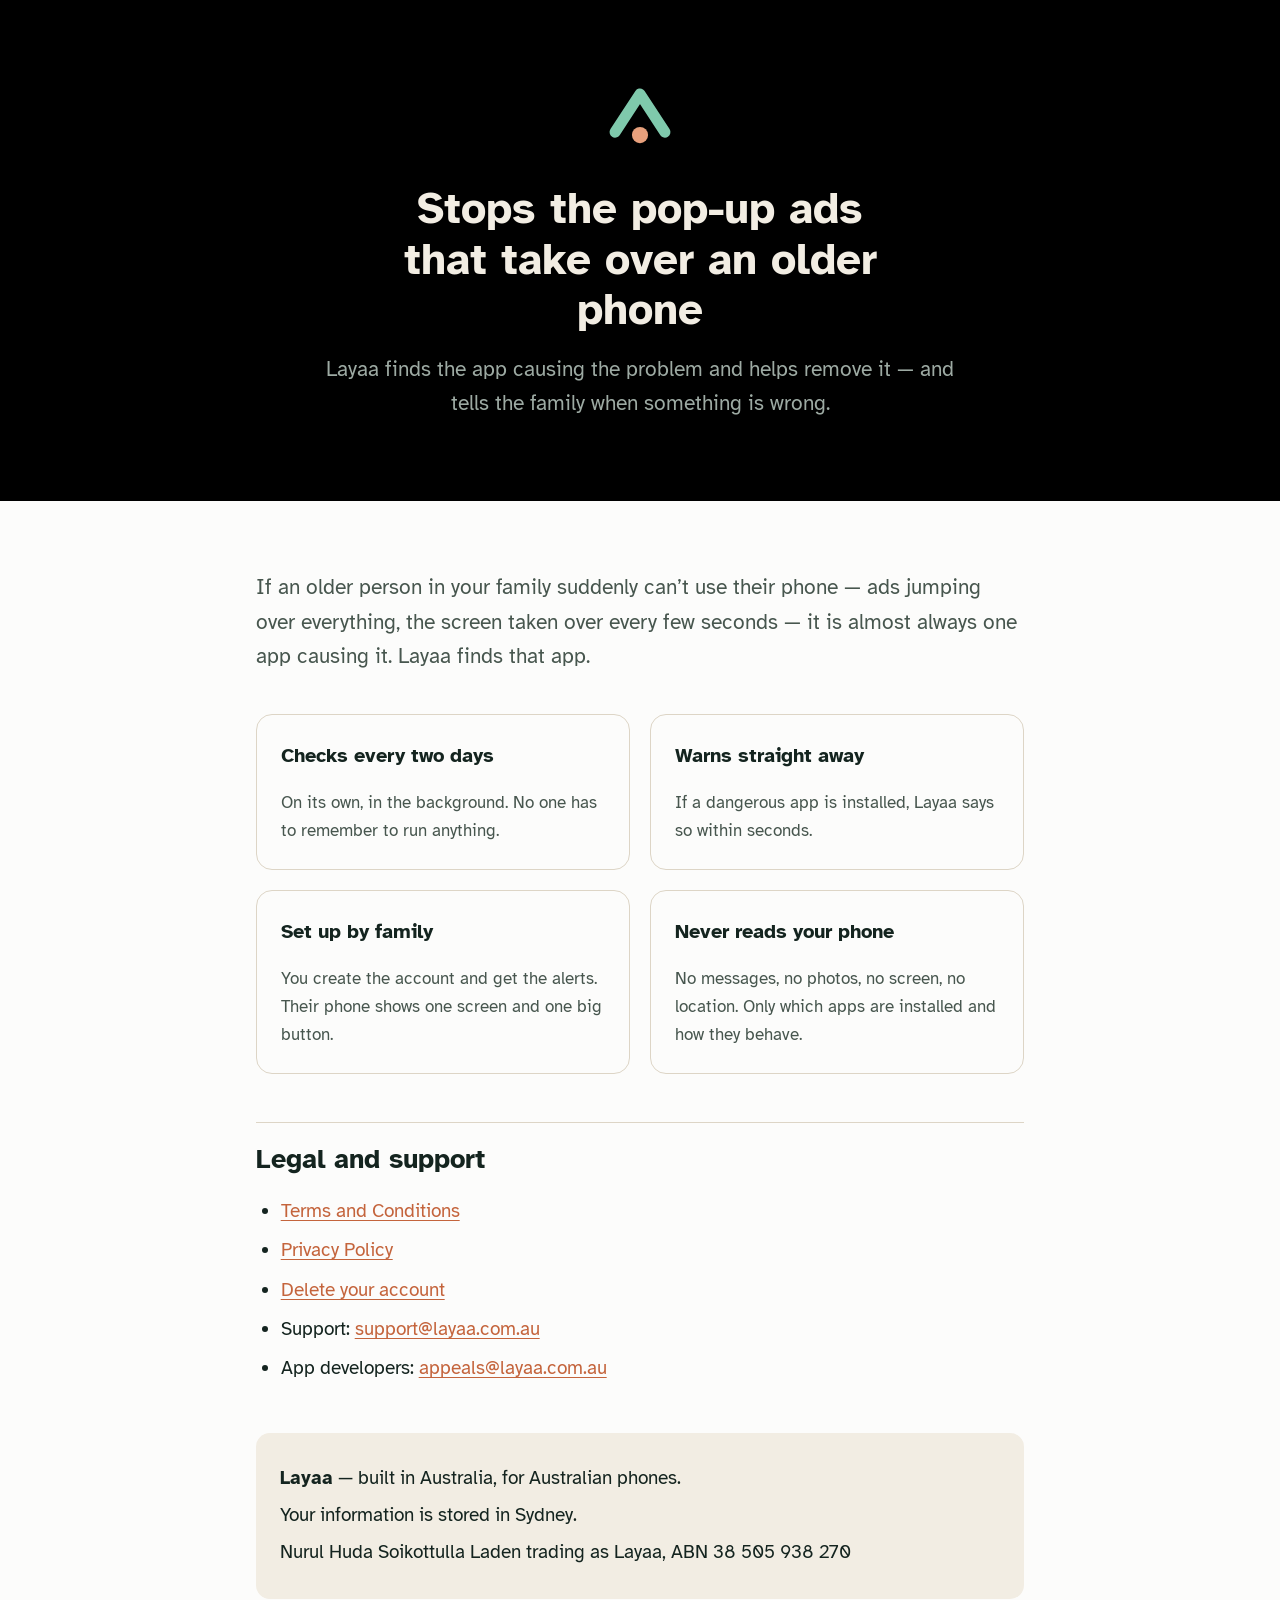
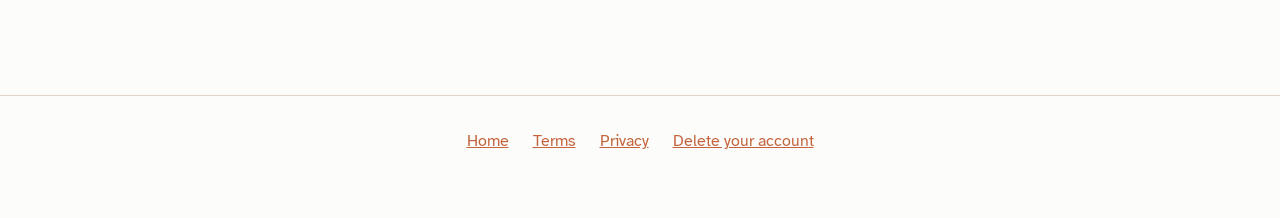
==== index.html @ 8c73441f "Layaa legal pages Terms, privacy policy and account deletion for the Layaa Android app. Published he" ====
<!doctype html>
<html lang="en-AU">
<head>
<meta charset="utf-8">
<meta name="viewport" content="width=device-width, initial-scale=1">
<title>Layaa — stops the pop-up ads that take over an older phone</title>
<meta name="description" content="Layaa finds the app causing pop-up ads on an older person's Android phone, and helps remove it.">
<link rel="preconnect" href="https://fonts.googleapis.com">
<link rel="preconnect" href="https://fonts.gstatic.com" crossorigin>
<link href="https://fonts.googleapis.com/css2?family=Atkinson+Hyperlegible:wght@400;700&display=swap" rel="stylesheet">
<link rel="stylesheet" href="styles.css">
<style>
  .hero {
    background: #000;
    color: var(--sand);
    padding: 72px 24px 80px;
    text-align: center;
  }
  .hero h1 { color: #f2ede3; max-width: 18ch; margin: 24px auto 16px; }
  .hero p { color: #9daaa3; font-size: 21px; max-width: 46ch; margin: 0 auto; }
  .hero svg { margin: 0 auto; display: block; }
  .cards { display: grid; gap: 20px; margin: 40px 0; }
  @media (min-width: 620px) { .cards { grid-template-columns: 1fr 1fr; } }
  .card {
    border: 1px solid var(--line);
    border-radius: 16px;
    padding: 24px;
  }
  .card h3 { margin-top: 0; }
  .card p { margin-bottom: 0; color: var(--ink-muted); font-size: 17px; }
</style>
</head>
<body>

<section class="hero">
  <svg width="88" height="88" viewBox="0 0 120 120" aria-hidden="true">
    <path d="M26 82 L60 30 L94 82" fill="none" stroke="#7FC9AC" stroke-width="15"
          stroke-linecap="round" stroke-linejoin="round"/>
    <circle cx="60" cy="86" r="11" fill="#E8A07C"/>
  </svg>
  <h1>Stops the pop-up ads that take over an older phone</h1>
  <p>
    Layaa finds the app causing the problem and helps remove it — and tells the
    family when something is wrong.
  </p>
</section>

<main>

<p class="lede">
  If an older person in your family suddenly can’t use their phone — ads jumping
  over everything, the screen taken over every few seconds — it is almost always
  one app causing it. Layaa finds that app.
</p>

<div class="cards">
  <div class="card">
    <h3>Checks every two days</h3>
    <p>On its own, in the background. No one has to remember to run anything.</p>
  </div>
  <div class="card">
    <h3>Warns straight away</h3>
    <p>If a dangerous app is installed, Layaa says so within seconds.</p>
  </div>
  <div class="card">
    <h3>Set up by family</h3>
    <p>You create the account and get the alerts. Their phone shows one screen
       and one big button.</p>
  </div>
  <div class="card">
    <h3>Never reads your phone</h3>
    <p>No messages, no photos, no screen, no location. Only which apps are
       installed and how they behave.</p>
  </div>
</div>

<h2>Legal and support</h2>

<ul>
  <li><a href="terms.html">Terms and Conditions</a></li>
  <li><a href="privacy.html">Privacy Policy</a></li>
  <li><a href="delete-account.html">Delete your account</a></li>
  <li>Support: <a href="mailto:support@layaa.com.au">support@layaa.com.au</a></li>
  <li>App developers: <a href="mailto:appeals@layaa.com.au">appeals@layaa.com.au</a></li>
</ul>

<div class="contact">
  <p><strong>Layaa</strong> — built in Australia, for Australian phones.</p>
  <p>Your information is stored in Sydney.</p>
  <p>Nurul Huda Soikottulla Laden trading as Layaa, ABN 38 505 938 270</p>
</div>

</main>

<footer>
  <a href="index.html">Home</a>
  <a href="terms.html">Terms</a>
  <a href="privacy.html">Privacy</a>
  <a href="delete-account.html">Delete your account</a>
</footer>

</body>
</html>
---- styles.css ----
/* Layaa legal pages.
   Set at 19px with a 68-character measure: these are read by adult children
   making a decision on a parent's behalf, and sometimes by the parent. */

:root {
  --eucalypt: #1f5f4b;
  --clay: #c4643c;
  --sand: #f2ede3;
  --paper: #fcfcfb;
  --ink: #14241f;
  --ink-muted: #47564e;
  --line: #ddd5c6;
  --measure: 68ch;
}

@media (prefers-color-scheme: dark) {
  :root {
    --eucalypt: #7fc9ac;
    --clay: #e8a07c;
    --sand: #1a201d;
    --paper: #14181c;
    --ink: #f2f4f6;
    --ink-muted: #b6bcc4;
    --line: #39414a;
  }
}

*, *::before, *::after { box-sizing: border-box; }

html { -webkit-text-size-adjust: 100%; }

body {
  margin: 0;
  background: var(--paper);
  color: var(--ink);
  font-family: "Atkinson Hyperlegible", -apple-system, BlinkMacSystemFont,
    "Segoe UI", Helvetica, Arial, sans-serif;
  font-size: 19px;
  line-height: 1.65;
}

.masthead {
  background: #000;
  padding: 20px 24px;
}

.masthead a {
  display: inline-flex;
  align-items: center;
  gap: 14px;
  color: var(--sand);
  text-decoration: none;
  font-weight: 700;
  font-size: 24px;
}

.masthead svg { display: block; }

main {
  max-width: var(--measure);
  margin: 0 auto;
  padding: 48px 24px 96px;
}

h1 {
  font-size: clamp(32px, 6vw, 44px);
  line-height: 1.15;
  margin: 0 0 8px;
}

h2 {
  font-size: clamp(23px, 4vw, 27px);
  line-height: 1.25;
  margin: 48px 0 12px;
  padding-top: 20px;
  border-top: 1px solid var(--line);
}

h3 {
  font-size: 20px;
  margin: 28px 0 8px;
}

p, li { color: var(--ink); }

a { color: var(--clay); }
a:hover { color: var(--eucalypt); }

.updated {
  color: var(--ink-muted);
  font-size: 16px;
  margin: 0 0 40px;
}

.lede {
  font-size: 21px;
  color: var(--ink-muted);
  margin-bottom: 36px;
}

/* A plain-English summary above each dense section. The legal text still
   governs, but nobody should have to read it to know what it says. */
.plain {
  background: var(--sand);
  border-left: 4px solid var(--eucalypt);
  border-radius: 0 12px 12px 0;
  padding: 16px 20px;
  margin: 16px 0 24px;
}

.plain strong { color: var(--eucalypt); }

.callout {
  border: 2px solid var(--clay);
  border-radius: 12px;
  padding: 18px 22px;
  margin: 28px 0;
}

.draft {
  background: #fff4e5;
  border: 2px solid #b8791f;
  color: #4a3208;
  border-radius: 12px;
  padding: 18px 22px;
  margin: 0 0 40px;
}

@media (prefers-color-scheme: dark) {
  .draft { background: #2e2310; color: #f3e2c4; border-color: #b8791f; }
}

table {
  width: 100%;
  border-collapse: collapse;
  margin: 20px 0;
  font-size: 17px;
}

th, td {
  text-align: left;
  padding: 12px 10px;
  border-bottom: 1px solid var(--line);
  vertical-align: top;
}

th { color: var(--ink-muted); font-weight: 700; }

.table-scroll { overflow-x: auto; }

ul, ol { padding-left: 1.3em; }
li { margin-bottom: 8px; }

.contact {
  background: var(--sand);
  border-radius: 14px;
  padding: 24px;
  margin-top: 48px;
}

.contact p { margin: 6px 0; }

footer {
  border-top: 1px solid var(--line);
  padding: 32px 24px 64px;
  text-align: center;
  color: var(--ink-muted);
  font-size: 16px;
}

footer a { margin: 0 10px; }

/* Touch targets stay comfortable for older hands. */
a, button { min-height: 44px; }
main a { text-underline-offset: 3px; }

:focus-visible {
  outline: 3px solid var(--clay);
  outline-offset: 2px;
  border-radius: 4px;
}
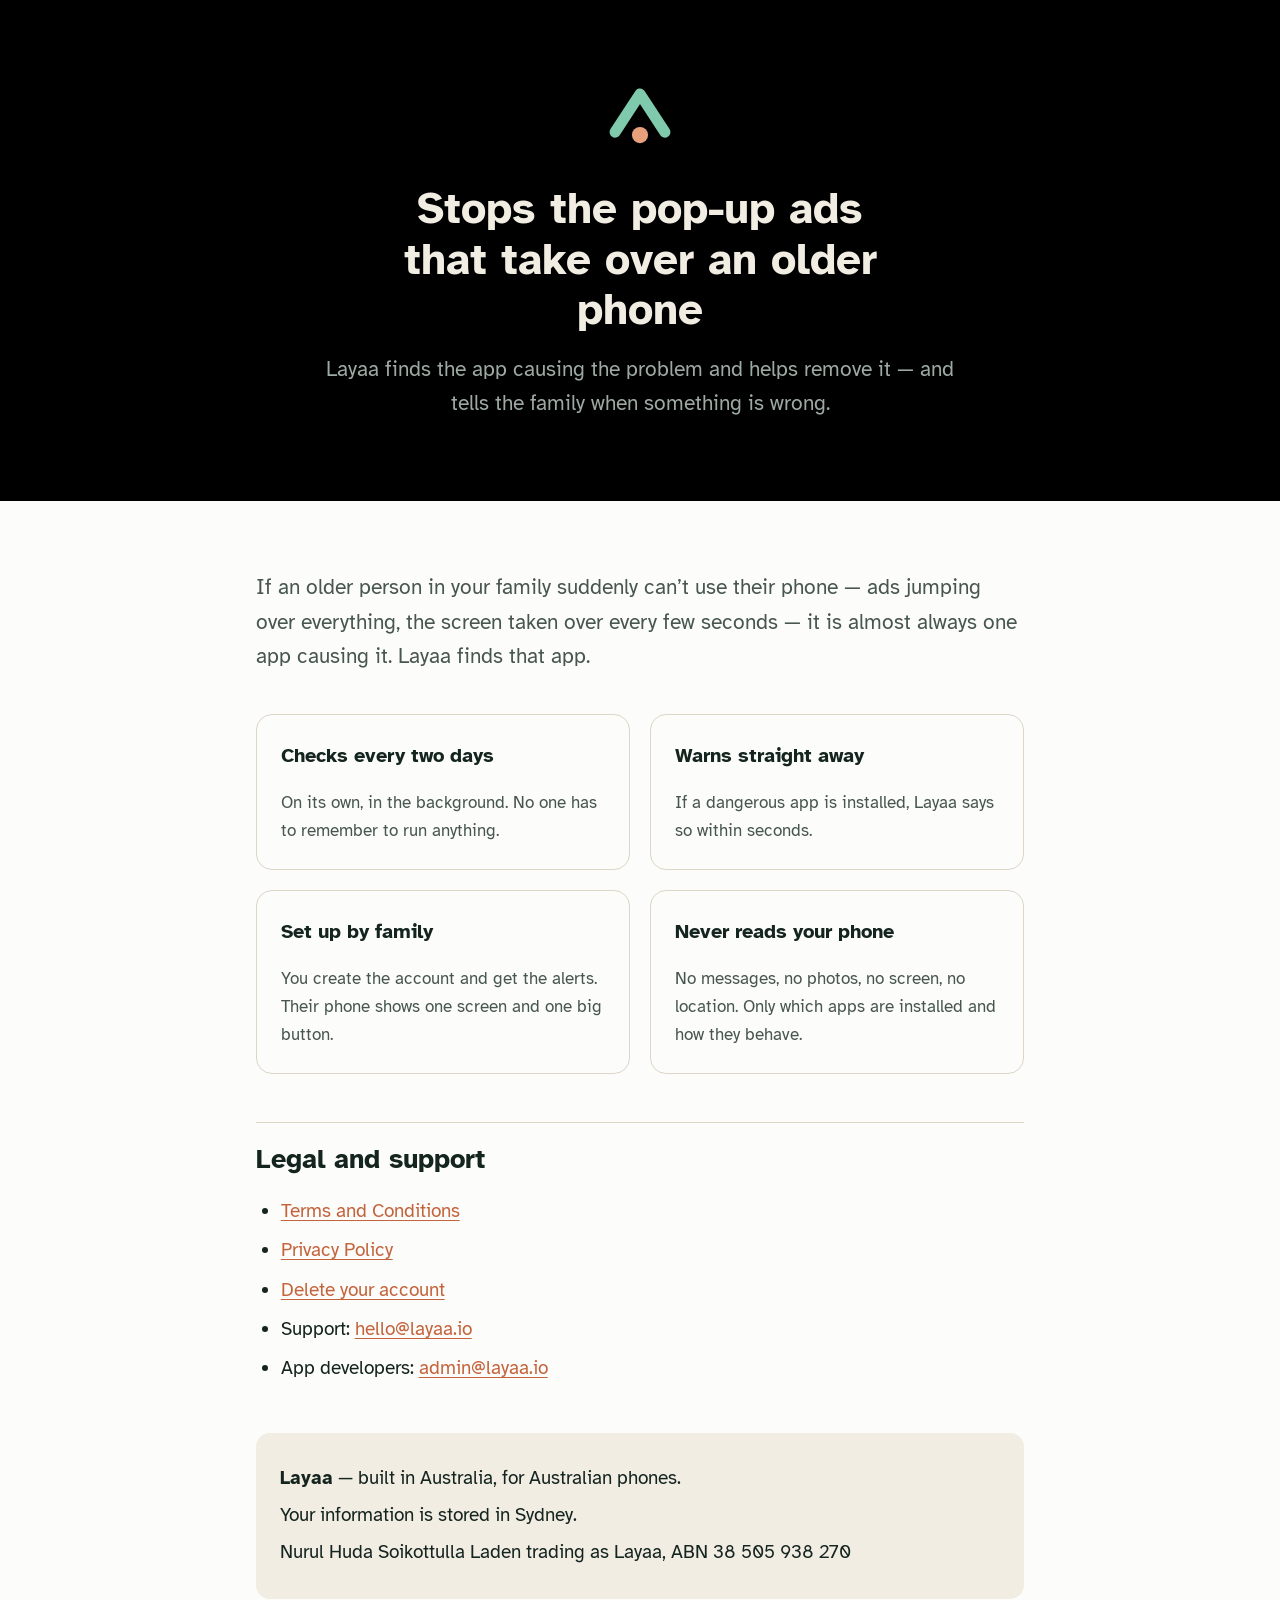
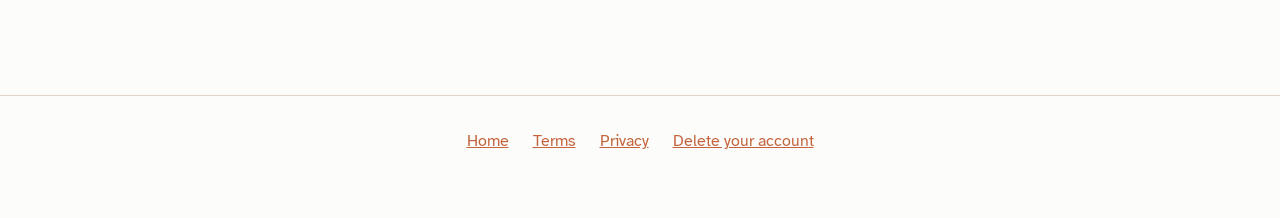
==== commit 4690b31e: "Move to layaa.io and remove the draft banners Contact addresses are now hello@layaa.io for customers" ====
--- a/index.html
+++ b/index.html
@@ -80,8 +80,8 @@
   <li><a href="terms.html">Terms and Conditions</a></li>
   <li><a href="privacy.html">Privacy Policy</a></li>
   <li><a href="delete-account.html">Delete your account</a></li>
-  <li>Support: <a href="mailto:support@layaa.com.au">support@layaa.com.au</a></li>
-  <li>App developers: <a href="mailto:appeals@layaa.com.au">appeals@layaa.com.au</a></li>
+  <li>Support: <a href="mailto:hello@layaa.io">hello@layaa.io</a></li>
+  <li>App developers: <a href="mailto:admin@layaa.io">admin@layaa.io</a></li>
 </ul>
 
 <div class="contact">
